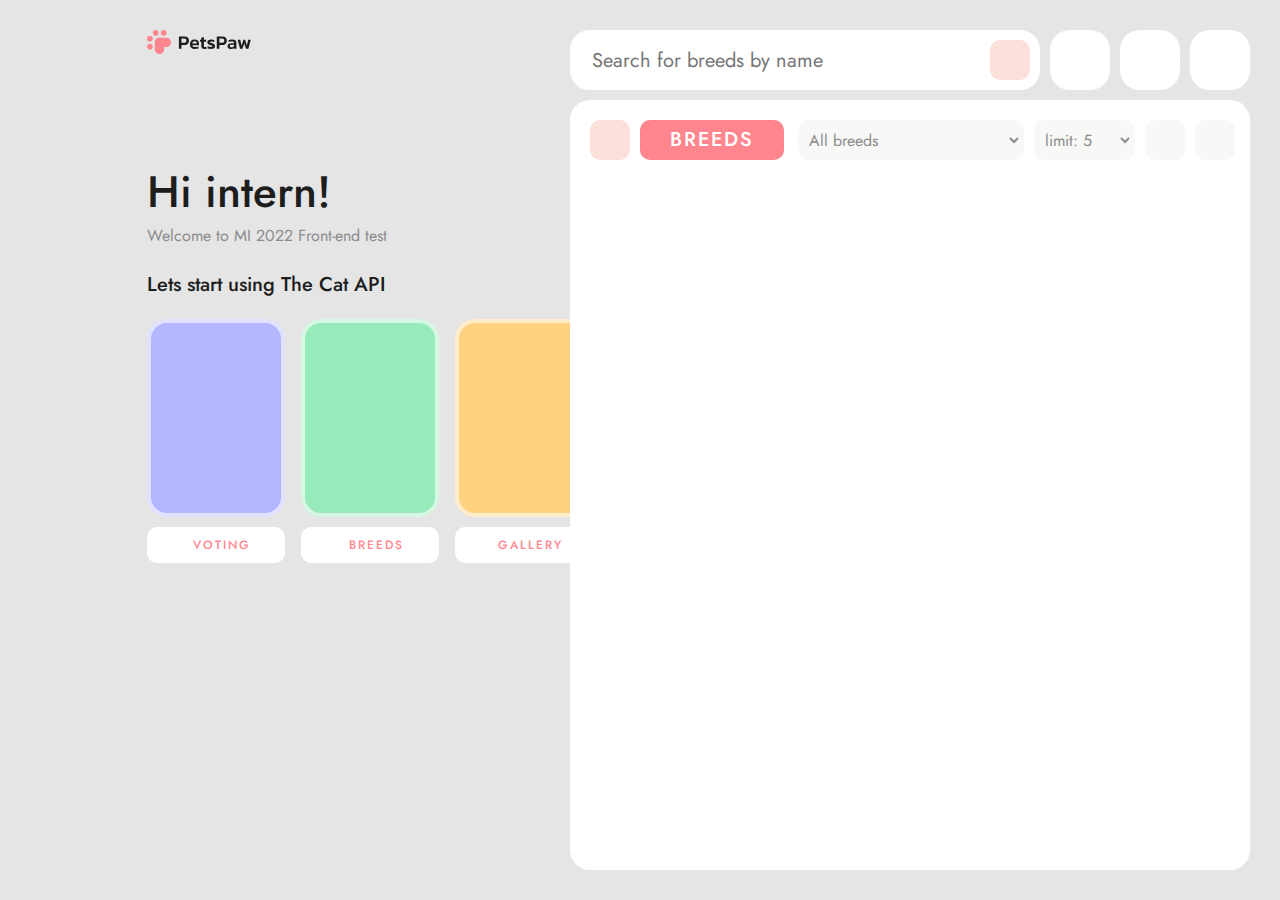
==== html/breeds.html @ c71a203a "Add files via upload" ====
<!DOCTYPE html>
<html lang="en">
<head>
    <meta charset="UTF-8">
    <meta http-equiv="X-UA-Compatible" content="IE=edge">
    <meta name="viewport" content="width=device-width, initial-scale=1.0">
    <title>breeds</title>
    <link rel="preconnect" href="https://fonts.googleapis.com">
<link rel="preconnect" href="https://fonts.gstatic.com" crossorigin>
<link href="https://fonts.googleapis.com/css2?family=Jost:wght@400;500&display=swap" rel="stylesheet">
    <link rel="stylesheet" href="../style.css">
</head>
<body>
    <div class="logo"><img src="../logo.svg" alt=""></div>
        <div class="left-block">
            <h1>Hi intern!</h1>
            <p class='welcome-text'>Welcome to MI 2022 Front-end test</p>

            <p class='start-text'>Lets start using The Cat API</p>

            <div class="big-card-block">
                <div class="card-block first-card-block">
                    <button>
                        <a href="./voting.html">VOTING</a>
                        </button>
                    <div class="card first-card"></div>                
                </div>
                    
                <div class="card-block second-card-block">
                    <button>
                        <a href="./breeds.html">BREEDS</a>
                    </button>
                    <div class="card second-card"></div>
                </div>
                <div class="card-block third-card-block">
                    <button>
                        <a href="./gallery.html">GALLERY</a>
                        </button>
                    <div class="card third-card"></div>
                </div>
               </div>

        </div>
    <div class="search-block">
        <input type="search" class='search' placeholder='Search for breeds by name'> 
        <button class='search-btn'></button>
        <button class='likes-btn'>
                <a href="./likes.html"></a>
        </button>
        <button class='favourites-btn'>
                <a href="./favourites.html"></a>
        </button>
        <button class='dislikes-btn'>
                <a href="./dislikes.html"></a>
        </button>
        <div class="big-photo-block">
            <button class="back-btn">
            </button>
            <div class="breeds-btn">BREEDS</div>
            <select name="breeds" id="" class='select-breeds' onfocus="this.selectedIndex = -1">
                <!-- <option value="-1">--</option> -->
                <option value="" class='all-breeds-option'>All breeds</option>
            </select>
            <select name="limit" id="" class='select-limit'>
                <option value="5">limit: 5</option>
                <option value="10">limit: 10</option>
                <option value="15">limit: 15</option>
                <option value="20">limit: 20</option>
            </select>
            <button class='sort'></button>
            <button class='sort-rev'></button>
            <div class="photo-block">
            </div>
        </div>
    </div>
    <script src="../js/breeds.js"></script>
    <!-- <script src="../js/breeds.js"></script> -->
</body>
</html>
---- style.css ----
html {
  padding: 0;
  margin: 0;
}

body {
  padding: 0;
  margin: 0;
  height: 900px;
  font-family: 'Jost';
  font-style: normal;
  font-weight: 400;
  position: relative;
  background-color: #e5e5e5;
}
a,
a:visited {
  color: #ff868e;
  text-decoration: none;
}
.right-block {
  width: 680px;
  height: 840px;
  position: absolute;
  background-color: rgb(251, 224, 220);
  right: 30px;
  top: 30px;
  border-radius: 20px;
}

.right-block::after {
  content: '';
  position: absolute;
  width: 775px;
  height: 900px;
  right: 0px;
  top: 0;
  background: url(./images/girl-and-pet\ 1.png);
}

.logo {
  position: absolute;
  width: 106.16px;
  height: 24px;
  left: 147px;
  top: 30px;
}

.left-block {
  position: absolute;
  width: 446px;
  height: 450px;
  left: 147px;
  top: 134px;
}

h1 {
  font-family: 'Jost';
  font-style: normal;
  font-weight: 500;
  font-size: 44px;
  line-height: 58px;
  color: #1d1d1d;
  margin-bottom: 0;
  padding-bottom: 0;
}

.welcome-text {
  font-family: 'Jost';
  font-style: normal;
  font-weight: 400;
  line-height: 29px;
  color: #8c8c8c;
  margin-top: 0;
}

.start-text {
  font-family: 'Jost';
  font-style: normal;
  font-weight: 500;
  font-size: 20px;
  line-height: 29px;
  color: #1d1d1d;
}

.first-card {
  box-sizing: border-box;
  width: 138px;
  height: 198px;
  background: #b4b7ff;
  border: 4px solid rgba(255, 255, 255, 0.6);
  border-radius: 20px;
  position: relative;
}

.first-card::after {
  content: '';
  position: absolute;
  width: 100px;
  height: 124.47px;
  left: 15px;
  top: 32px;
  background: url(./images/vote-table.png);
}

.second-card {
  box-sizing: border-box;
  width: 138px;
  height: 198px;
  background: #97eab9;
  border: 4px solid rgba(255, 255, 255, 0.6);
  border-radius: 20px;
  position: relative;
}

.second-card::after {
  content: '';
  position: absolute;
  width: 117px;
  height: 163px;
  left: 6px;
  top: 14px;
  background: url(./images/pet-breeds.png);
  background-position: 45% 50%;
}

.third-card {
  box-sizing: border-box;
  width: 138px;
  height: 198px;
  background: #ffd280;
  border: 4px solid rgba(255, 255, 255, 0.6);
  border-radius: 20px;
  position: relative;
}

.third-card::after {
  content: '';
  position: absolute;
  width: 112px;
  height: 190px;
  left: 13px;
  bottom: 0px;
  background: url(./images/images-search.png);
  background-position: 50% 50%;
}

button {
  margin-top: 10px;
  padding-top: 10px;
  width: 138px;
  height: 36px;
  background: #ffffff;
  border-radius: 10px;
  border: none;
  font-family: 'Jost';
  font-style: normal;
  font-weight: 500;
  font-size: 12px;
  line-height: 16px;
  text-align: center;
  letter-spacing: 2px;
}

.card-block a {
  text-align: center;
  display: block;
  width: 138px;
  height: 36px;
}

.big-card-block {
  display: grid;
  grid-template-columns: 1fr 1fr 1fr;
  gap: 16px;
}

.card-block {
  display: flex;
  flex-direction: column-reverse;
}

button:hover ~ .card {
  border: 4px solid #ffffff;
}
button:active ~ .card {
  border: 4px solid #fbe0dc;
}

button:hover {
  background: #fbe0dc;
}

button:active {
  background: #ff868e;
}
button:active a {
  color: #ffffff;
}

/* B R E E D S */

.search-block {
  width: 680px;
  height: 840px;
  position: absolute;
  right: 30px;
  top: 30px;
  border-radius: 20px;
  box-sizing: border-box;
}

.search {
  position: absolute;
  width: 470px;
  height: 60px;
  background: #ffffff;
  border-radius: 20px;
  border: 2px solid #ffffff;
  font-family: 'Jost';
  font-style: normal;
  font-weight: 400;
  font-size: 20px;
  line-height: 30px;
  padding-left: 20px;
  box-sizing: border-box;
}

.search:hover {
  border: 2px solid #fbe0dc;
}

.search:focus {
  border: 2px solid #ff868e;
  outline: none;
}

.search::-webkit-search-cancel-button {
  display: none;
}

.search-btn {
  position: absolute;
  width: 40px;
  height: 40px;
  left: 420px;
  top: 0px;
  background: url(./icon/search-20.png) no-repeat center;
  background-color: #fbe0dc;
}

.search-btn:hover {
  background: url(./icon/search-white-20.png) no-repeat center;
  background-color: #ff868e;
}

.likes-btn {
  position: absolute;
  width: 60px;
  height: 60px;
  left: 480px;
  margin-top: 0;
  border-radius: 20px;
  background: url(./icon/like-30.png) no-repeat center;
  background-color: #ffffff;
}
.likes-btn:hover {
  background: url(./icon/like-30.png) no-repeat center;
  background-color: #fbe0dc;
}
.likes-btn:active {
  background: url(./icon/like-white-30.png) no-repeat center;
  background-color: #ff868e;
}

.favourites-btn {
  position: absolute;
  width: 60px;
  height: 60px;
  left: 550px;
  margin-top: 0;
  border-radius: 20px;
  background: url(./icon/fav-30.png) no-repeat center;
  background-color: #ffffff;
}
.favourites-btn:hover {
  background: url(./icon/fav-30.png) no-repeat center;
  background-color: #fbe0dc;
}
.favourites-btn:active {
  background: url(./icon/fav-white-30.png) no-repeat center;
  background-color: #ff868e;
}

.dislikes-btn {
  position: absolute;
  width: 60px;
  height: 60px;
  left: 620px;
  margin-top: 0;
  border-radius: 20px;
  background: url(./icon/dislike-30.png) no-repeat center;
  background-color: #ffffff;
}
.dislikes-btn:hover {
  background: url(./icon/dislike-30.png) no-repeat center;
  background-color: #fbe0dc;
}
.dislikes-btn:active {
  background: url(./icon/dislike-white-30.png) no-repeat center;
  background-color: #ff868e;
}

.likes-btn a,
.favourites-btn a,
.dislikes-btn a {
  display: block;
  width: 60px;
  height: 60px;
}

.big-photo-block {
  position: absolute;
  width: 680px;
  height: 770px;
  left: 0px;
  top: 70px;
  background: #ffffff;
  border-radius: 20px;
  overflow: hidden;
  box-sizing: border-box;
}

.back-btn {
  position: absolute;
  width: 40px;
  height: 40px;
  left: 20px;
  top: 20px;
  margin: 0;
  background: url(./icon/back-20.png) no-repeat center;
  background-color: #fbe0dc;
  border-radius: 10px;
  cursor: pointer;
}
.back-btn:hover {
  background: url(./icon/back-white-20.png) no-repeat center;
  background-color: #ff868e;
  border-radius: 10px;
}

.breeds-btn {
  padding: 30px;
  padding-top: 5px;
  position: absolute;
  /* width: 148px; */
  height: 40px;
  left: 70px;
  top: 20px;
  margin: 0;
  background: #ff868e;
  border-radius: 10px;
  color: white;
  font-family: 'Jost';
  font-style: normal;
  font-weight: 500;
  font-size: 20px;
  line-height: 30px;
  text-align: center;
  letter-spacing: 2px;
  color: #ffffff;
  box-sizing: border-box;
}

.select-breeds {
  position: absolute;
  width: 226px;
  height: 40px;
  left: 228px;
  top: 20px;

  background: #f8f8f7;
  border-radius: 10px;
  font-family: 'Jost';
  font-style: normal;
  font-weight: 400;
  font-size: 16px;
  line-height: 24px;
  border: 2px solid #f8f8f7;
  color: #8c8c8c;
  padding-left: 5px;
  box-sizing: border-box;
}

select:hover {
  border: 2px solid #fbe0dc;
}
select:focus {
  outline: none;
}
select:focus:hover {
  border: 2px solid #fbe0dc;
}

.select-limit {
  position: absolute;
  width: 101px;
  height: 40px;
  left: 464px;
  top: 20px;

  background: #f8f8f7;
  border-radius: 10px;
  font-family: 'Jost';
  font-style: normal;
  font-weight: 400;
  font-size: 16px;
  line-height: 24px;
  color: #8c8c8c;
  border: 2px solid #f8f8f7;
  color: #8c8c8c;
  padding-left: 5px;
  box-sizing: border-box;
}

.sort {
  margin: 0;
  position: absolute;
  width: 40px;
  height: 40px;
  left: 575px;
  top: 20px;
  background: url(./icon/sort-20.png) no-repeat center;
  background-color: #f8f8f7;
  border-radius: 10px;
  cursor: pointer;
  border: 2px solid #f8f8f7;
  box-sizing: border-box;
}

.sort:hover {
  background: url(./icon/sort-color-20.png) no-repeat center;
  background-color: #f8f8f7;
  border: 2px solid #fbe0dc;
}

.sort-rev {
  margin: 0;
  position: absolute;
  width: 40px;
  height: 40px;
  left: 625px;
  top: 20px;
  background: url(./icon/soft-revert-20.png) no-repeat center;
  background-color: #f8f8f7;
  border-radius: 10px;
  cursor: pointer;
  border: 2px solid #f8f8f7;
  box-sizing: border-box;
}

.sort-rev:hover {
  background: url(./icon/sort-revert-color-20.png) no-repeat center;
  background-color: #f8f8f7;
  border: 2px solid #fbe0dc;
}

.photo-block {
  width: 640px;
  height: 682px;
  position: absolute;
  top: 80px;
  left: 20px;
  overflow: scroll;
  display: grid;
  gap: 20px;
  grid-template-columns: 200px 200px 200px;
  grid-auto-flow: dense;
  grid-auto-rows: 140px;
}
.photo-block::-webkit-scrollbar {
  display: none;
}
.photo {
  border-radius: 20px;
  background-color: gray;
  position: relative;
}

.high {
  grid-row: span 2;
}

.big {
  grid-row: span 2;
  grid-column: span 2;
}

.name-block {
  position: absolute;
  width: 100%;
  height: 100%;
  left: 0px;
  top: 0px;
  background: rgba(255, 134, 142, 0.6);
  border-radius: 20px;
  opacity: 0;
}

.name {
  padding-top: 10px;
  position: absolute;
  width: 180px;
  height: 34px;
  bottom: 10px;
  left: calc(50% - 180px / 2);
  background: #ffffff;
  border-radius: 10px;
  text-align: center;
  font-family: 'Jost';
  font-style: normal;
  font-weight: 400;
  font-size: 16px;
  line-height: 24px;
  text-align: center;
  color: #ff868e;
}

.photo:hover .name-block {
  opacity: 1;
  transition: opacity 0.3s;
}

/* I N F O  S T Y L E */

.id-block {
  position: absolute;
  min-width: 90px;
  height: 40px;
  left: 228px;
  top: 20px;
  background: #ff868e;
  border-radius: 10px;
  font-family: 'Jost';
  font-style: normal;
  font-weight: 500;
  font-size: 20px;
  line-height: 30px;
  text-align: center;
  letter-spacing: 2px;
  color: #ffffff;
  padding-top: 5px;
  box-sizing: border-box;
}

.disabled {
  background: #fbe0dc;
  color: #ff868e;
}

.name a {
  width: 100px;
  height: 30px;
}
.swiper.style {
  height: 360px;
  left: 0px;
  top: 80px;
  border-radius: 20px;
  box-sizing: border-box;
  width: 640px;
}

.about {
  position: absolute;
  width: 640px;
  height: 204px;
  left: 20px;
  top: 491px;
  border: 2px solid #fbe0dc;
  border-radius: 20px;
  border: 2px solid #fbe0dc;
  box-sizing: border-box;
}
.about-name {
  position: absolute;
  padding-left: 25px;
  padding-right: 25px;
  max-height: 62px;
  left: 50%;
  transform: translateX(-50%);
  top: -24px;
  white-space: nowrap;
  background: #ffffff;
  border-radius: 20px;
  font-family: 'Jost';
  font-style: normal;
  font-weight: 500;
  font-size: 36px;
  line-height: 42px;
  color: #1d1d1d;
  text-align: center;
}

.swiper-slide {
  width: 640px;
  height: 360px;
  border-radius: 20px;
  box-sizing: border-box;
}

.left-info-block {
  position: absolute;
  width: 270px;
  left: 40px;
  top: 55px;
  font-family: 'Jost';
  font-style: normal;
  font-weight: 400;
  font-size: 16px;
  line-height: 23px;
  color: #8c8c8c;
}

.right-info-block {
  position: absolute;
  width: 270px;
  top: 55px;
  left: 330px;
  font-family: 'Jost';
  font-style: normal;
  font-weight: 400;
  font-size: 16px;
  line-height: 33px;
  color: #8c8c8c;
}

.left-info-block span,
.right-info-block span {
  font-weight: 500;
  color: #1d1d1d;
}

#nav {
  position: absolute;
  height: 30px;
  width: 10px;
  padding-left: 10px;
  padding-right: 10px;
  white-space: nowrap;
  top: 422px;
  left: 50%;
  transform: translateX(-50%);
  bottom: 0px;
  border-radius: 20px;
  padding-top: 10px;
  display: table;
  background-color: white;
}

.swiper-pagination span {
  width: 10px;
  height: 10px;
  background: #fbe0dc;
  border-radius: 10px;
  opacity: 1;
}
.swiper-pagination .swiper-pagination-bullet-active {
  background: #ff868e;
  opacity: 1;
}

#prev,
#next {
  position: absolute;
  top: 0;
  height: 600px;
  width: 100px;
  opacity: 0;
}

.swiper-virtual {
  width: 640px;
  height: 360px;
  border-radius: 20px;
  box-sizing: border-box;
  /* background-color: #97eab9; */
}

/* V O T I N G  */

.container-voting {
  position: absolute;
  height: 360px;
  width: 640px;
  left: 20px;
  top: 80px;
  border-radius: 20px;
  box-sizing: border-box;
}

.button-block {
  position: absolute;
  top: 394px;
  left: 50%;
  transform: translateX(-50%);
  width: 256px;
  height: 88px;
  border: 4px solid white;
  background: white;
  box-sizing: border-box;
  border-radius: 20px;
  padding: 0;
  display: flex;
  gap: 4px;
}
.like-voting-button {
  margin: 0;
  width: 80px;
  height: 80px;
  box-sizing: border-box;
  border-top-left-radius: 20%;
  border-bottom-left-radius: 20%;
  background: url(./icon/like-white-30.png) no-repeat center;
  background-color: #97eab9;
}

.like-voting-button:hover {
  background: url(./icon/like-color-30.png) no-repeat center;
  background-color: rgba(151, 234, 185, 0.3);
}
.like-voting-button:active {
  background: url(./icon/like-white-30.png) no-repeat center;
  background-color: #97eab9;
}

.favourites-voting-button {
  margin: 0;
  width: 80px;
  height: 80px;
  box-sizing: border-box;
  background: url(./icon/fav-white-30.png) no-repeat center;
  background-color: #ff868e;
}

.favourites-voting-button:hover {
  background: url(./icon/fav-30.png) no-repeat center;
  background-color: rgba(255, 134, 142, 0.3);
}
.favourites-voting-button:active {
  background: url(./icon/fav-full-white-30.png) no-repeat center;
  background-color: #ff868e;
}

.dislikes-voting-button {
  margin: 0;
  width: 80px;
  height: 80px;
  box-sizing: border-box;
  border-top-right-radius: 20%;
  border-bottom-right-radius: 20%;
  background: url(./icon/dislike-white-30.png) no-repeat center;
  background-color: #ffd280;
}
.dislikes-voting-button:hover {
  background: url(./icon/dislike-color-30.png) no-repeat center;
  background-color: rgba(255, 210, 128, 0.3);
}
.dislikes-voting-button:active {
  background: url(./icon/dislike-white-30.png) no-repeat center;
  background-color: #ffd280;
}

.output-big-block {
  position: absolute;
  bottom: 20px;
  left: 20px;
  height: 270px;
  width: 640px;
  box-sizing: border-box;
  display: flex;
  flex-direction: column;
  gap: 10px;
  overflow: scroll;
}
.output-big-block::-webkit-scrollbar {
  display: none;
}
.output-block {
  flex-basis: 60px;
  flex-shrink: 0;
  position: relative;
  width: 640px;
  height: 60px;
  left: 0;
  box-sizing: border-box;
  border-radius: 10px;
}
.time {
  position: absolute;
  top: 15px;
  left: 15px;
  width: 61px;
  height: 30px;
  background: white;
  border-radius: 5px;
  font-family: 'Jost';
  font-style: normal;
  font-weight: 400;
  font-size: 16px;
  line-height: 24px;
  color: #1d1d1d;
  text-align: center;
  padding-top: 6px;
}

.output-block p {
  margin: 0;
  padding: 0;
  position: absolute;
  left: 96px;
  top: 18px;
  font-family: 'Jost';
  font-style: normal;
  font-weight: 400;
  font-size: 16px;
  line-height: 24px;
  color: #8c8c8c;
}

.output-block span {
  font-weight: 500;
  color: black;
}

/* G A L L E R Y */

.upload-btn {
  position: absolute;
  width: 143px;
  height: 40px;
  right: 20px;
  top: 20px;
  border-radius: 10px;
  font-family: 'Jost';
  font-style: normal;
  font-weight: 500;
  font-size: 12px;
  line-height: 16px;
  text-align: center;
  letter-spacing: 2px;
  color: #ff868e;
  margin-top: 0;
  background: url(./icon/upload-16.png) no-repeat 30px;
  background-color: #fbe0dc;
}

.upload-btn:hover {
  background: url(./icon/upload-white-16.png) no-repeat 30px;
  background-color: #ff868e;
  color: white;
}
.upload-btn:hover a {
  color: white;
}

.upload-btn a {
  position: absolute;
  left: 0;
  top: 0;
  padding-top: 13px;
  padding-left: 15px;
  display: block;
  width: 143px;
  height: 40px;
}

.popup-container {
  width: 100%;
  height: 100%;
  position: absolute;
  left: 0px;
  top: 0px;
  box-sizing: border-box;
  background: rgba(29, 29, 29, 0.6);
  opacity: 0;
  visibility: hidden;
  transition: all 0.2s;
  box-sizing: border-box;
}
.popup {
  width: 680px;
  height: 840px;
  position: absolute;
  right: 30px;
  top: 30px;
  border-radius: 20px;
  box-sizing: border-box;
  background: #f8f8f7;
  display: block;
  padding-top: 100px;
  text-align: center;
  justify-content: center;
  align-items: center;
}
.popup h2 {
  font-family: 'Jost';
  font-weight: 500;
  font-size: 36px;
  line-height: 52px;
  color: #1d1d1d;
  margin: 0 auto;
  margin-bottom: 15px;
}

.non-active {
  pointer-events: none;
  cursor: default;
}

.text-over-photo {
  font-family: 'Jost';
  font-weight: 400;
  font-size: 20px;
  line-height: 30px;
  color: #8c8c8c;
  margin: 0 auto;
}

.popup-container:target {
  opacity: 1;
  visibility: visible;
}

.close-button {
  position: absolute;
  right: 20px;
  top: 20px;
  width: 40px;
  height: 40px;
  background: url(./icon/close-20.png) center no-repeat;
  background-color: #ffffff;
  border-radius: 10px;
}

.close-button:hover {
  background: url(./icon/close-white-20.png) center no-repeat;
  background-color: #ff868e;
}
.close-button a {
  display: block;
  width: 40px;
  height: 40px;
}
.image-container {
  position: absolute;
  width: 640px;
  height: 320px;
  left: 20px;
  top: 232px;
  background: url(./icon/upload-bg.png) center no-repeat;
  background-color: #ffffff;
  border: 2px dashed #fbe0dc;
  border-radius: 20px;
  box-sizing: border-box;
  padding-top: 0px;
  z-index: 2;
}

.image-container.active {
  background-color: #fbe0dc;
  border: 2px dashed #ff868e;
}

.open-button {
  font-family: 'Jost';
  font-weight: 400;
  font-size: 20px;
  line-height: 30px;
  color: black;
  font-weight: 500;
  font-size: 20px;
  line-height: 30px;
}
.open-button:hover {
  background: none;
  cursor: pointer;
}
.text {
  font-family: 'Jost';
  font-weight: 400;
  font-size: 20px;
  margin-top: 150px;
  font-weight: 400;
  color: #8c8c8c;
}
.image-container input {
  display: none;
}

.image-container span {
  color: black;
  font-weight: 500;
  font-size: 20px;
  line-height: 30px;
}

.text-under-photo {
  font-weight: 400;
  color: #8c8c8c;
  margin-top: 380px;
  top: 572px;
  font-size: 20px;
  line-height: 30px;
  font-family: 'Jost';
}

.photo-preview {
  position: absolute;
  left: 61px;
  top: 252px;
  width: 558.14px;
  height: 280px;
  border-radius: 10px;
  z-index: 1;
}

.upload-block {
  position: absolute;
  bottom: 158px;
  left: 20px;
  width: 640px;
  height: 60px;
  border-radius: 10px;
  font-family: 'Jost';
  font-style: normal;
  font-weight: 400;
  font-size: 16px;
  line-height: 24px;
  color: #8c8c8c;
  text-align: left;
  box-sizing: border-box;
  display: none;
}

.upload-block.active {
  background: none;
  display: flex;
  justify-content: center;
  padding: 0;
}

.upload-block.error {
  display: block;
  padding: 0;
  background: url(./icon/error-20.png) 20px no-repeat;
  background-color: #ffffff;
  padding-left: 50px;
  padding-top: 18px;
}
.upload-block.success {
  display: block;
  padding: 0;
  background: url(./icon/success-20.png) 20px no-repeat;
  background-color: #ffffff;
  padding-left: 50px;
  padding-top: 18px;
}

.upload-button {
  width: 172px;
  height: 40px;
  background: #ff868e;
  border-radius: 10px;
  font-family: 'Jost';
  font-style: normal;
  font-weight: 500;
  font-size: 12px;
  line-height: 16px;
  text-align: center;
  letter-spacing: 2px;
  color: #ffffff;
  padding: 0;
  padding-top: 2px;
}

.upload-button:hover,
.upload-button:active {
  color: #ff868e;
  background: #fbe0dc;
}

.upload-button.active {
  background: url(./icon/Ellipse\ 9.png) 30px no-repeat;
  background-color: #ff868e;
  color: #ffffff;
  padding-left: 25px;
}

/* F A V O U R I T E S  •  L I K E S  •  D I S L I K E S */

.vote-icon {
  background-color: #ffffff;
  border-radius: 10px;
  position: absolute;
  width: 40px;
  height: 40px;
  left: 50%;
  top: 50%;
  transform: translate(-50%, -50%);
}

.vote-icon-block {
  position: absolute;
  width: 100%;
  height: 100%;
  left: 0px;
  top: 0px;
  background: rgba(255, 134, 142, 0.6);
  border-radius: 20px;
  opacity: 0;
}

.photo:hover .vote-icon-block {
  opacity: 1;
  transition: opacity 0.3s;
}

.photo-block.categories {
  position: absolute;
  height: 520px;
  width: 640px;
  left: 20px;
  top: 80px;
  border-radius: 20px;
  box-sizing: border-box;
}

.output-big-block.categories {
  height: 130px;
}

.output-block.no-item {
  background: #f8f8f7;
}

.output-block.no-item p {
  margin: 0;
  padding: 0;
  position: absolute;
  left: 20px;
  top: 18px;
  font-family: 'Jost';
  font-style: normal;
  font-weight: 400;
  font-size: 16px;
  line-height: 24px;
  color: #8c8c8c;
}
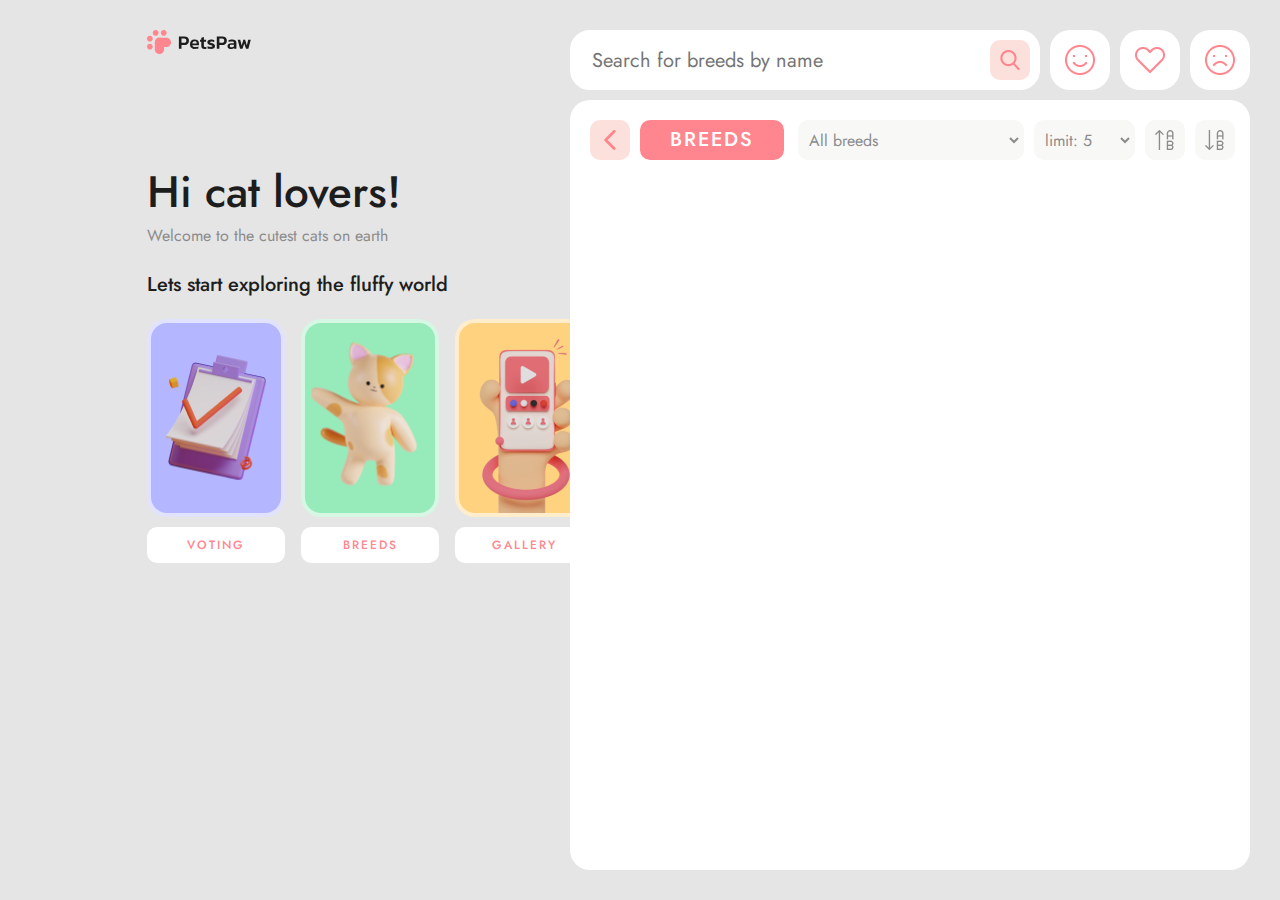
==== commit 0ba62873: "Add files via upload" ====
--- a/html/breeds.html
+++ b/html/breeds.html
@@ -1,79 +1,88 @@
 <!DOCTYPE html>
 <html lang="en">
-<head>
-    <meta charset="UTF-8">
-    <meta http-equiv="X-UA-Compatible" content="IE=edge">
-    <meta name="viewport" content="width=device-width, initial-scale=1.0">
+  <head>
+    <meta charset="UTF-8" />
+    <meta http-equiv="X-UA-Compatible" content="IE=edge" />
+    <meta name="viewport" content="width=device-width, initial-scale=1.0" />
     <title>breeds</title>
-    <link rel="preconnect" href="https://fonts.googleapis.com">
-<link rel="preconnect" href="https://fonts.gstatic.com" crossorigin>
-<link href="https://fonts.googleapis.com/css2?family=Jost:wght@400;500&display=swap" rel="stylesheet">
-    <link rel="stylesheet" href="../style.css">
-</head>
-<body>
-    <div class="logo"><img src="../logo.svg" alt=""></div>
-        <div class="left-block">
-            <h1>Hi intern!</h1>
-            <p class='welcome-text'>Welcome to MI 2022 Front-end test</p>
+    <link rel="preconnect" href="https://fonts.googleapis.com" />
+    <link rel="preconnect" href="https://fonts.gstatic.com" crossorigin />
+    <link
+      href="https://fonts.googleapis.com/css2?family=Jost:wght@400;500&display=swap"
+      rel="stylesheet"
+    />
+    <link rel="stylesheet" href="../style.css" />
+  </head>
+  <body>
+    <div class="logo"><img src="../logo.svg" alt="" /></div>
+    <div class="left-block">
+      <h1>Hi cat lovers!</h1>
+      <p class="welcome-text">Welcome to the cutest cats on earth</p>
 
-            <p class='start-text'>Lets start using The Cat API</p>
+      <p class="start-text">Lets start exploring the fluffy world</p>
 
-            <div class="big-card-block">
-                <div class="card-block first-card-block">
-                    <button>
-                        <a href="./voting.html">VOTING</a>
-                        </button>
-                    <div class="card first-card"></div>                
-                </div>
-                    
-                <div class="card-block second-card-block">
-                    <button>
-                        <a href="./breeds.html">BREEDS</a>
-                    </button>
-                    <div class="card second-card"></div>
-                </div>
-                <div class="card-block third-card-block">
-                    <button>
-                        <a href="./gallery.html">GALLERY</a>
-                        </button>
-                    <div class="card third-card"></div>
-                </div>
-               </div>
+      <div class="big-card-block">
+        <div class="card-block first-card-block">
+          <button>
+            <a href="./voting.html">VOTING</a>
+          </button>
+          <div class="card first-card"></div>
+        </div>
 
+        <div class="card-block second-card-block">
+          <button>
+            <a href="./breeds.html">BREEDS</a>
+          </button>
+          <div class="card second-card"></div>
         </div>
+        <div class="card-block third-card-block">
+          <button>
+            <a href="./gallery.html">GALLERY</a>
+          </button>
+          <div class="card third-card"></div>
+        </div>
+      </div>
+    </div>
     <div class="search-block">
-        <input type="search" class='search' placeholder='Search for breeds by name'> 
-        <button class='search-btn'></button>
-        <button class='likes-btn'>
-                <a href="./likes.html"></a>
-        </button>
-        <button class='favourites-btn'>
-                <a href="./favourites.html"></a>
-        </button>
-        <button class='dislikes-btn'>
-                <a href="./dislikes.html"></a>
-        </button>
-        <div class="big-photo-block">
-            <button class="back-btn">
-            </button>
-            <div class="breeds-btn">BREEDS</div>
-            <select name="breeds" id="" class='select-breeds' onfocus="this.selectedIndex = -1">
-                <!-- <option value="-1">--</option> -->
-                <option value="" class='all-breeds-option'>All breeds</option>
-            </select>
-            <select name="limit" id="" class='select-limit'>
-                <option value="5">limit: 5</option>
-                <option value="10">limit: 10</option>
-                <option value="15">limit: 15</option>
-                <option value="20">limit: 20</option>
-            </select>
-            <button class='sort'></button>
-            <button class='sort-rev'></button>
-            <div class="photo-block">
-            </div>
-        </div>
+      <input
+        type="search"
+        class="search"
+        placeholder="Search for breeds by name"
+      />
+      <button class="search-btn"></button>
+      <button class="likes-btn">
+        <a href="./likes.html"></a>
+      </button>
+      <button class="favourites-btn">
+        <a href="./favourites.html"></a>
+      </button>
+      <button class="dislikes-btn">
+        <a href="./dislikes.html"></a>
+      </button>
+      <div class="big-photo-block">
+        <button class="back-btn"></button>
+        <div class="breeds-btn">BREEDS</div>
+        <select
+          name="breeds"
+          id=""
+          class="select-breeds"
+          onfocus="this.selectedIndex = -1"
+        >
+          <!-- <option value="-1">--</option> -->
+          <option value="" class="all-breeds-option">All breeds</option>
+        </select>
+        <select name="limit" id="" class="select-limit">
+          <option value="5">limit: 5</option>
+          <option value="10">limit: 10</option>
+          <option value="15">limit: 15</option>
+          <option value="20">limit: 20</option>
+        </select>
+        <button class="sort"></button>
+        <button class="sort-rev"></button>
+        <div class="photo-block"></div>
+      </div>
     </div>
     <script src="../js/breeds.js"></script>
     <!-- <script src="../js/breeds.js"></script> -->
-</body>
-</html>+  </body>
+</html>
--- a/style.css
+++ b/style.css
@@ -148,6 +148,7 @@
 button {
   margin-top: 10px;
   padding-top: 10px;
+  padding-left: 0;
   width: 138px;
   height: 36px;
   background: #ffffff;
